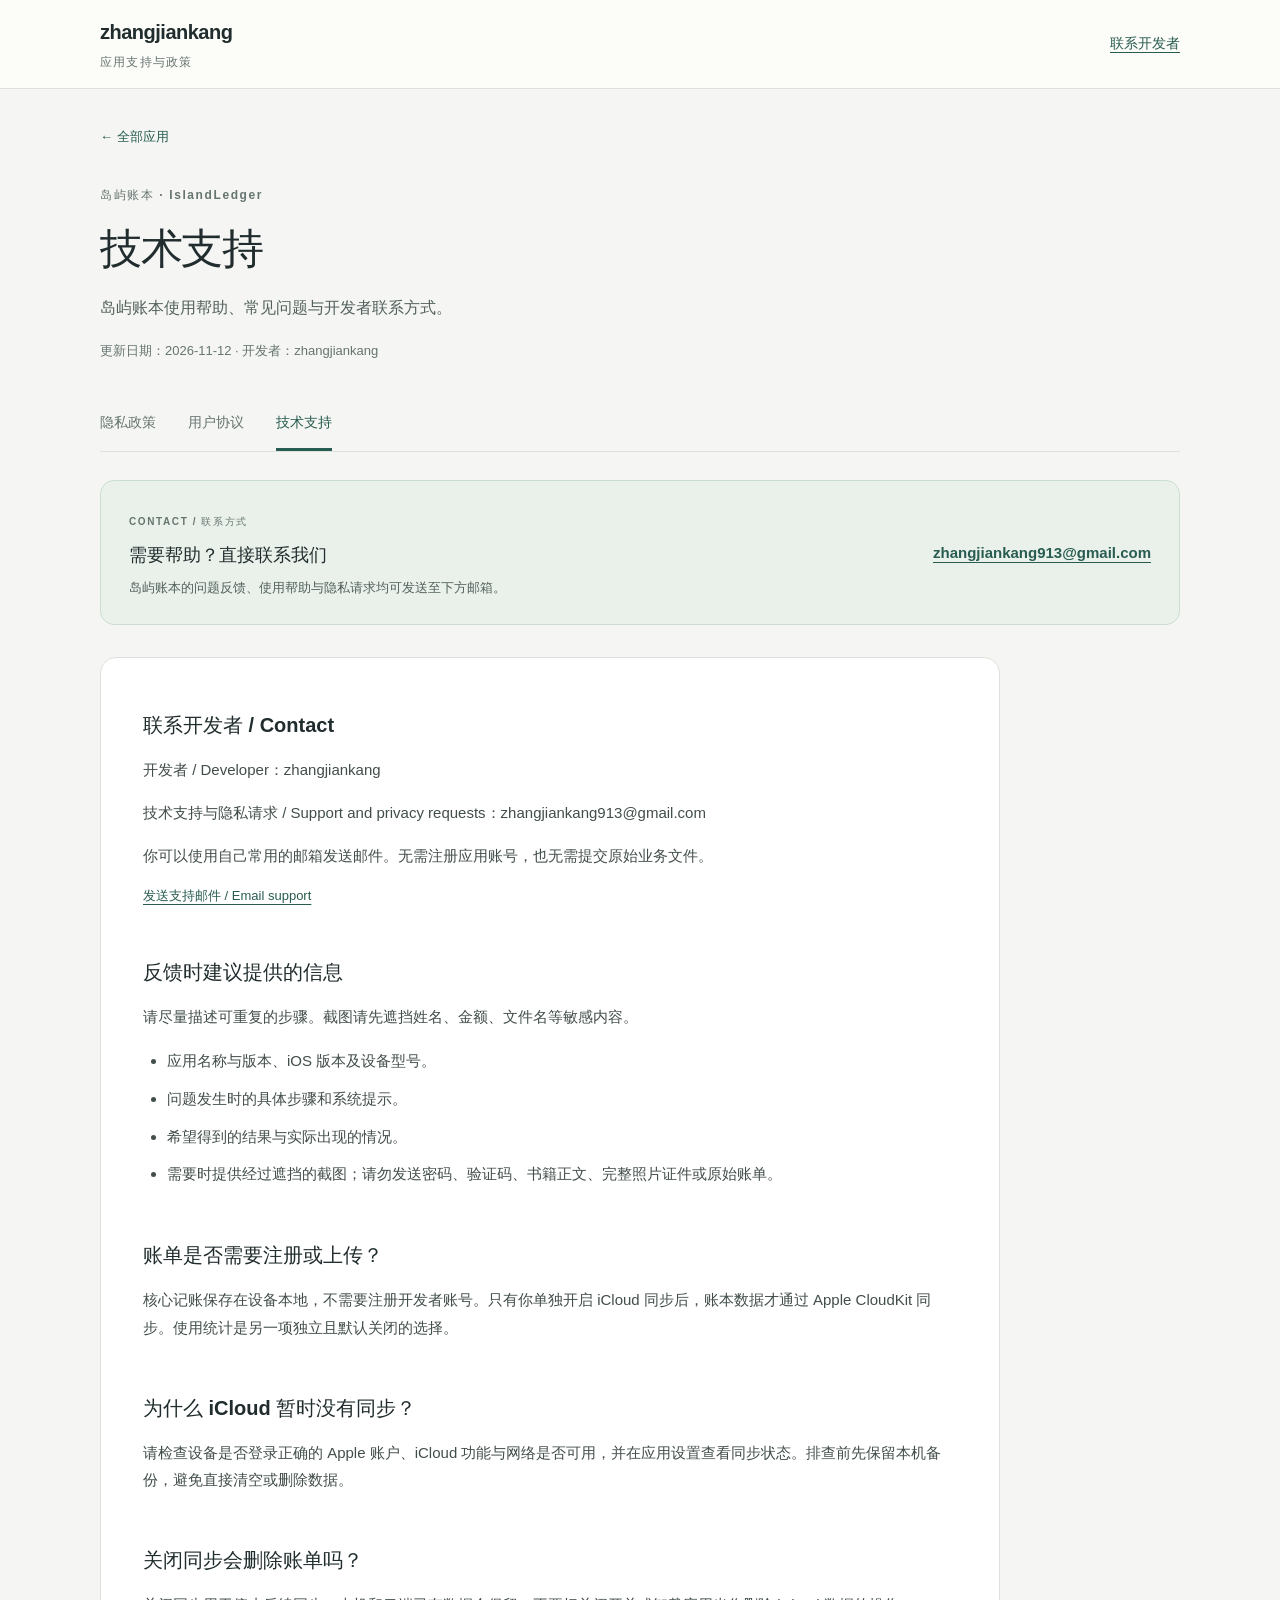
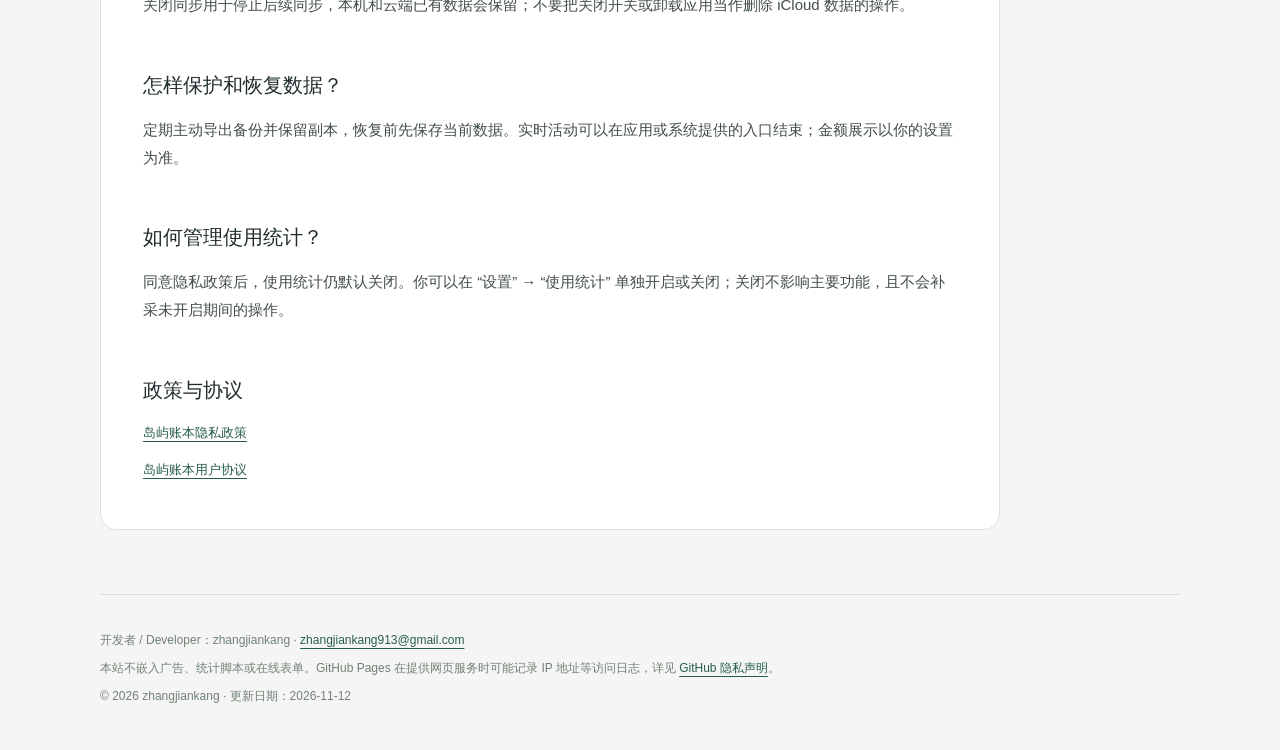
==== islandledger-support.html @ 5154da06 "新增三款 iOS 应用的隐私政策、用户协议与技术支持页面" ====
<!doctype html>
<html lang="zh-CN"><head><meta charset="utf-8"><meta name="viewport" content="width=device-width,initial-scale=1"><meta name="description" content="岛屿账本使用帮助、常见问题与开发者联系方式。"><meta name="color-scheme" content="light"><title>岛屿账本 · 技术支持 · zhangjiankang</title><link rel="canonical" href="https://zjkjk.github.io/app-support/islandledger-support.html"><link rel="stylesheet" href="style.css"></head>
<body><a class="skip" href="#main">跳到正文</a><header class="site-header"><div class="wrap header-inner"><a class="brand" href="index.html">zhangjiankang<span>应用支持与政策</span></a><a class="header-contact" href="mailto:zhangjiankang913@gmail.com">联系开发者</a></div></header>
<main id="main" class="wrap"><a class="back" href="index.html">← 全部应用</a><div class="page-heading"><span class="eyebrow">岛屿账本 · IslandLedger</span><h1>技术支持</h1><p class="lede">岛屿账本使用帮助、常见问题与开发者联系方式。</p><p class="meta">更新日期：2026-11-12 · 开发者：zhangjiankang</p></div><nav class="tabs" aria-label="应用相关页面"><a href="islandledger-privacy.html">隐私政策</a><a href="islandledger-terms.html">用户协议</a><a href="islandledger-support.html" aria-current="page">技术支持</a></nav><aside class="contact-card"><div><span class="eyebrow">CONTACT / 联系方式</span><h2>需要帮助？直接联系我们</h2><p>岛屿账本的问题反馈、使用帮助与隐私请求均可发送至下方邮箱。</p></div><a class="email" href="mailto:zhangjiankang913@gmail.com?subject=islandledger%20support">zhangjiankang913@gmail.com</a></aside><article class="document"><section id="section-1"><h2>联系开发者 / Contact</h2>
<p>开发者 / Developer：zhangjiankang</p>
<p>技术支持与隐私请求 / Support and privacy requests：zhangjiankang913@gmail.com</p>
<p>你可以使用自己常用的邮箱发送邮件。无需注册应用账号，也无需提交原始业务文件。</p>
<p class="reference"><a href="mailto:zhangjiankang913@gmail.com?subject=islandledger%20support">发送支持邮件 / Email support</a></p>
</section>
<section id="section-2"><h2>反馈时建议提供的信息</h2>
<p>请尽量描述可重复的步骤。截图请先遮挡姓名、金额、文件名等敏感内容。</p>
<ul><li>应用名称与版本、iOS 版本及设备型号。</li><li>问题发生时的具体步骤和系统提示。</li><li>希望得到的结果与实际出现的情况。</li><li>需要时提供经过遮挡的截图；请勿发送密码、验证码、书籍正文、完整照片证件或原始账单。</li></ul>
</section>
<section id="section-3"><h2>账单是否需要注册或上传？</h2>
<p>核心记账保存在设备本地，不需要注册开发者账号。只有你单独开启 iCloud 同步后，账本数据才通过 Apple CloudKit 同步。使用统计是另一项独立且默认关闭的选择。</p>
</section>
<section id="section-4"><h2>为什么 iCloud 暂时没有同步？</h2>
<p>请检查设备是否登录正确的 Apple 账户、iCloud 功能与网络是否可用，并在应用设置查看同步状态。排查前先保留本机备份，避免直接清空或删除数据。</p>
</section>
<section id="section-5"><h2>关闭同步会删除账单吗？</h2>
<p>关闭同步用于停止后续同步，本机和云端已有数据会保留；不要把关闭开关或卸载应用当作删除 iCloud 数据的操作。</p>
</section>
<section id="section-6"><h2>怎样保护和恢复数据？</h2>
<p>定期主动导出备份并保留副本，恢复前先保存当前数据。实时活动可以在应用或系统提供的入口结束；金额展示以你的设置为准。</p>
</section>
<section id="section-7"><h2>如何管理使用统计？</h2>
<p>同意隐私政策后，使用统计仍默认关闭。你可以在 “设置” → “使用统计” 单独开启或关闭；关闭不影响主要功能，且不会补采未开启期间的操作。</p>
</section>
<section id="section-8"><h2>政策与协议</h2>
<p class="reference"><a href="https://zjkjk.github.io/app-support/islandledger-privacy.html">岛屿账本隐私政策</a></p>
<p class="reference"><a href="https://zjkjk.github.io/app-support/islandledger-terms.html">岛屿账本用户协议</a></p>
</section></article></main><footer class="wrap"><p>开发者 / Developer：zhangjiankang · <a href="mailto:zhangjiankang913@gmail.com">zhangjiankang913@gmail.com</a></p><p>本站不嵌入广告、统计脚本或在线表单。GitHub Pages 在提供网页服务时可能记录 IP 地址等访问日志，详见 <a href="https://docs.github.com/en/site-policy/privacy-policies/github-general-privacy-statement">GitHub 隐私声明</a>。</p><p>© 2026 zhangjiankang · 更新日期：2026-11-12</p></footer></body></html>
---- style.css ----
:root{font-family:-apple-system,BlinkMacSystemFont,"Segoe UI","PingFang SC","Hiragino Sans GB","Microsoft YaHei",sans-serif;color:#202c2d;background:#f5f6f3;font-synthesis:none;--accent:#285c50;--line:#dce2db}*{box-sizing:border-box}body{margin:0;line-height:1.85}a{color:var(--accent);text-underline-offset:4px;overflow-wrap:anywhere}a:hover{color:#143f35}a:focus-visible{outline:3px solid #bd8b35;outline-offset:5px;border-radius:3px}.wrap{width:min(1080px,calc(100% - 48px));margin-inline:auto}.site-header{background:#fcfcf9;border-bottom:1px solid var(--line)}.header-inner{min-height:88px;display:flex;align-items:center;justify-content:space-between;gap:24px}.brand{text-decoration:none;color:#202c2d;font-size:20px;font-weight:750;letter-spacing:-.5px}.brand span{display:block;font-size:12px;font-weight:500;letter-spacing:1.2px;color:#667470}.header-contact{font-size:14px}.hero{padding:80px 0 48px}.eyebrow{font-size:12px;letter-spacing:1.6px;color:#667470;font-weight:700}.hero h1{font-size:clamp(32px,5.5vw,56px);line-height:1.25;letter-spacing:-2px;margin:20px 0 24px;font-weight:750}.lede{font-size:18px;line-height:1.9;color:#53615d;max-width:740px}.owner-line,.meta{font-size:13px;color:#667470}.owner-line{margin-top:24px}.app-grid{display:grid;grid-template-columns:repeat(3,minmax(0,1fr));gap:20px;padding-bottom:60px}.app-card{padding:30px 28px 26px;background:#fff;border:1px solid var(--line);border-radius:18px;display:flex;flex-direction:column}.app-mark{display:grid;place-items:center;width:52px;height:52px;border-radius:14px;background:#e8f1eb;color:#326957;font-size:25px;font-weight:700;margin-bottom:24px}.pdfworkbench .app-mark{background:#eeedf9;color:#6258a8}.islandledger .app-mark{background:#f3eedf;color:#8d722b}.app-card h2{margin:8px 0;font-size:25px;letter-spacing:-.5px}.app-card p{font-size:14px;color:#64706c;flex:1;margin-top:8px}.app-card nav{display:flex;flex-wrap:wrap;gap:10px 18px;margin-top:24px;border-top:1px solid #e6eae4;padding-top:18px;font-size:13px}.help-note{padding:30px 36px;background:#e9eee8;border-radius:16px;margin-bottom:72px}.help-note h2{font-size:20px;margin:0 0 8px}.help-note p{font-size:14px;color:#53615d}.back{display:inline-block;margin-top:36px;font-size:13px;text-decoration:none}.page-heading{padding:28px 0 22px}.page-heading h1{font-size:42px;line-height:1.3;letter-spacing:-1.5px;margin:14px 0}.page-heading .lede{font-size:16px}.tabs{display:flex;gap:32px;border-bottom:1px solid var(--line);margin-bottom:28px;flex-wrap:wrap}.tabs a{display:inline-block;padding:12px 0;color:#667470;text-decoration:none;font-size:14px}.tabs a[aria-current=page]{color:var(--accent);font-weight:700;border-bottom:3px solid var(--accent)}.contact-card{padding:24px 28px;border:1px solid #cbdcd1;border-radius:14px;background:#eaf1eb;display:flex;align-items:center;justify-content:space-between;gap:24px;margin-bottom:32px}.contact-card h2{font-size:18px;margin:4px 0}.contact-card p{font-size:13px;margin:0;color:#53615d}.contact-card .eyebrow{font-size:10px}.email{font-size:15px;font-weight:650}.document{background:white;border:1px solid var(--line);border-radius:16px;padding:16px 42px 34px;margin-bottom:64px;max-width:900px}.document section{padding-top:20px}.document h2{font-size:20px;line-height:1.5;margin:16px 0}.document p,.document li{font-size:15px;color:#424e4a;overflow-wrap:anywhere}.document ul{padding-left:24px}.document li{margin-bottom:10px}.reference{font-size:13px!important}footer{padding:28px 0 36px;border-top:1px solid var(--line);color:#718078;font-size:12px}footer p{margin:6px 0;max-width:900px}.skip{position:absolute;left:16px;top:-100px;background:white;padding:10px 16px;z-index:10}.skip:focus{top:12px}@media(max-width:760px){.wrap{width:calc(100% - 36px)}.header-inner{min-height:80px}.brand{font-size:18px}.brand span{font-size:11px}.header-contact{font-size:12px}.hero{padding:48px 0 32px}.hero h1{letter-spacing:-1px}.lede{font-size:16px}.app-grid{grid-template-columns:1fr;gap:16px;padding-bottom:36px}.app-card{padding:24px}.app-card p{max-width:42em}.app-mark{margin-bottom:16px}.help-note{padding:24px;margin-bottom:44px}.page-heading h1{font-size:34px}.contact-card{display:block;padding:22px}.contact-card .email{display:inline-block;margin-top:14px}.document{padding:8px 22px 28px;margin-bottom:40px}.document h2{font-size:19px}.document p,.document li{font-size:15px}.tabs{gap:26px}.back{margin-top:24px}}@media print{.site-header,.tabs,.back,.app-card nav{display:none}.wrap{width:100%}.document{border:0;padding:0;max-width:none}.contact-card{background:none}.document section{break-inside:avoid}body{background:white}}
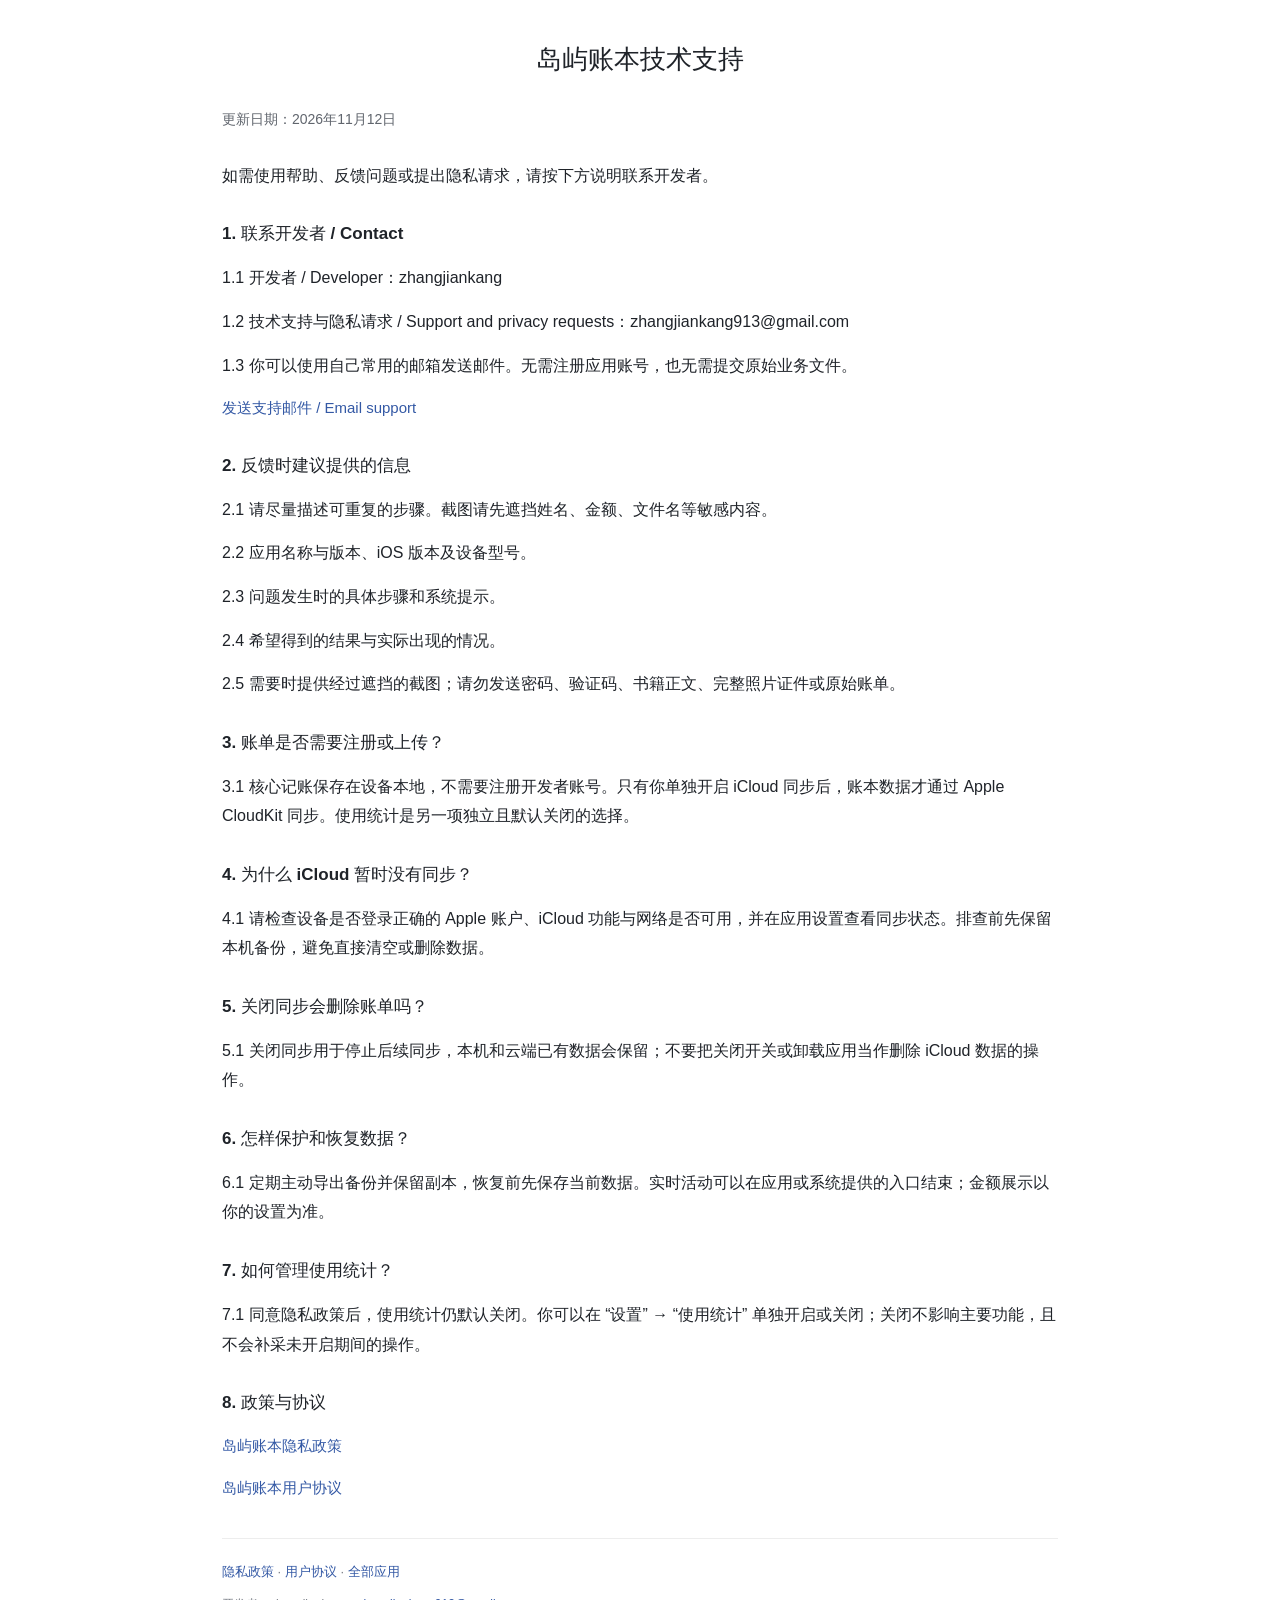
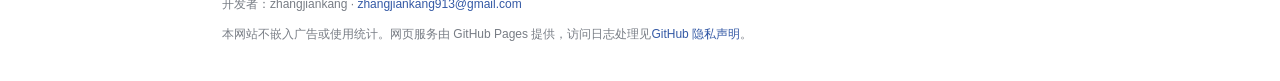
==== commit 0cc43afb: "将三款应用协议改为简洁正文排版" ====
--- a/islandledger-support.html
+++ b/islandledger-support.html
@@ -1,32 +1,27 @@
 <!doctype html>
-<html lang="zh-CN"><head><meta charset="utf-8"><meta name="viewport" content="width=device-width,initial-scale=1"><meta name="description" content="岛屿账本使用帮助、常见问题与开发者联系方式。"><meta name="color-scheme" content="light"><title>岛屿账本 · 技术支持 · zhangjiankang</title><link rel="canonical" href="https://zjkjk.github.io/app-support/islandledger-support.html"><link rel="stylesheet" href="style.css"></head>
-<body><a class="skip" href="#main">跳到正文</a><header class="site-header"><div class="wrap header-inner"><a class="brand" href="index.html">zhangjiankang<span>应用支持与政策</span></a><a class="header-contact" href="mailto:zhangjiankang913@gmail.com">联系开发者</a></div></header>
-<main id="main" class="wrap"><a class="back" href="index.html">← 全部应用</a><div class="page-heading"><span class="eyebrow">岛屿账本 · IslandLedger</span><h1>技术支持</h1><p class="lede">岛屿账本使用帮助、常见问题与开发者联系方式。</p><p class="meta">更新日期：2026-11-12 · 开发者：zhangjiankang</p></div><nav class="tabs" aria-label="应用相关页面"><a href="islandledger-privacy.html">隐私政策</a><a href="islandledger-terms.html">用户协议</a><a href="islandledger-support.html" aria-current="page">技术支持</a></nav><aside class="contact-card"><div><span class="eyebrow">CONTACT / 联系方式</span><h2>需要帮助？直接联系我们</h2><p>岛屿账本的问题反馈、使用帮助与隐私请求均可发送至下方邮箱。</p></div><a class="email" href="mailto:zhangjiankang913@gmail.com?subject=islandledger%20support">zhangjiankang913@gmail.com</a></aside><article class="document"><section id="section-1"><h2>联系开发者 / Contact</h2>
-<p>开发者 / Developer：zhangjiankang</p>
-<p>技术支持与隐私请求 / Support and privacy requests：zhangjiankang913@gmail.com</p>
-<p>你可以使用自己常用的邮箱发送邮件。无需注册应用账号，也无需提交原始业务文件。</p>
-<p class="reference"><a href="mailto:zhangjiankang913@gmail.com?subject=islandledger%20support">发送支持邮件 / Email support</a></p>
-</section>
-<section id="section-2"><h2>反馈时建议提供的信息</h2>
-<p>请尽量描述可重复的步骤。截图请先遮挡姓名、金额、文件名等敏感内容。</p>
-<ul><li>应用名称与版本、iOS 版本及设备型号。</li><li>问题发生时的具体步骤和系统提示。</li><li>希望得到的结果与实际出现的情况。</li><li>需要时提供经过遮挡的截图；请勿发送密码、验证码、书籍正文、完整照片证件或原始账单。</li></ul>
-</section>
-<section id="section-3"><h2>账单是否需要注册或上传？</h2>
-<p>核心记账保存在设备本地，不需要注册开发者账号。只有你单独开启 iCloud 同步后，账本数据才通过 Apple CloudKit 同步。使用统计是另一项独立且默认关闭的选择。</p>
-</section>
-<section id="section-4"><h2>为什么 iCloud 暂时没有同步？</h2>
-<p>请检查设备是否登录正确的 Apple 账户、iCloud 功能与网络是否可用，并在应用设置查看同步状态。排查前先保留本机备份，避免直接清空或删除数据。</p>
-</section>
-<section id="section-5"><h2>关闭同步会删除账单吗？</h2>
-<p>关闭同步用于停止后续同步，本机和云端已有数据会保留；不要把关闭开关或卸载应用当作删除 iCloud 数据的操作。</p>
-</section>
-<section id="section-6"><h2>怎样保护和恢复数据？</h2>
-<p>定期主动导出备份并保留副本，恢复前先保存当前数据。实时活动可以在应用或系统提供的入口结束；金额展示以你的设置为准。</p>
-</section>
-<section id="section-7"><h2>如何管理使用统计？</h2>
-<p>同意隐私政策后，使用统计仍默认关闭。你可以在 “设置” → “使用统计” 单独开启或关闭；关闭不影响主要功能，且不会补采未开启期间的操作。</p>
-</section>
-<section id="section-8"><h2>政策与协议</h2>
-<p class="reference"><a href="https://zjkjk.github.io/app-support/islandledger-privacy.html">岛屿账本隐私政策</a></p>
-<p class="reference"><a href="https://zjkjk.github.io/app-support/islandledger-terms.html">岛屿账本用户协议</a></p>
-</section></article></main><footer class="wrap"><p>开发者 / Developer：zhangjiankang · <a href="mailto:zhangjiankang913@gmail.com">zhangjiankang913@gmail.com</a></p><p>本站不嵌入广告、统计脚本或在线表单。GitHub Pages 在提供网页服务时可能记录 IP 地址等访问日志，详见 <a href="https://docs.github.com/en/site-policy/privacy-policies/github-general-privacy-statement">GitHub 隐私声明</a>。</p><p>© 2026 zhangjiankang · 更新日期：2026-11-12</p></footer></body></html>+<html lang="zh-CN"><head><meta charset="utf-8"><meta name="viewport" content="width=device-width,initial-scale=1"><meta name="description" content="岛屿账本使用帮助、常见问题与开发者联系方式。"><title>岛屿账本技术支持</title><link rel="canonical" href="https://zjkjk.github.io/app-support/islandledger-support.html"><link rel="stylesheet" href="style.css"></head>
+<body class="legal-page"><a class="skip" href="#main">跳到正文</a><main id="main" class="legal-document"><h1>岛屿账本技术支持</h1><div class="legal-meta"><p>更新日期：2026年11月12日</p></div><p class="legal-introduction">如需使用帮助、反馈问题或提出隐私请求，请按下方说明联系开发者。</p><article><section id="section-1"><h2>1. 联系开发者 / Contact</h2>
+<p><span class="clause-number">1.1</span> 开发者 / Developer：zhangjiankang</p>
+<p><span class="clause-number">1.2</span> 技术支持与隐私请求 / Support and privacy requests：zhangjiankang913@gmail.com</p>
+<p><span class="clause-number">1.3</span> 你可以使用自己常用的邮箱发送邮件。无需注册应用账号，也无需提交原始业务文件。</p>
+<p class="legal-reference"><a href="mailto:zhangjiankang913@gmail.com?subject=islandledger%20support">发送支持邮件 / Email support</a></p>
+</section><section id="section-2"><h2>2. 反馈时建议提供的信息</h2>
+<p><span class="clause-number">2.1</span> 请尽量描述可重复的步骤。截图请先遮挡姓名、金额、文件名等敏感内容。</p>
+<p><span class="clause-number">2.2</span> 应用名称与版本、iOS 版本及设备型号。</p>
+<p><span class="clause-number">2.3</span> 问题发生时的具体步骤和系统提示。</p>
+<p><span class="clause-number">2.4</span> 希望得到的结果与实际出现的情况。</p>
+<p><span class="clause-number">2.5</span> 需要时提供经过遮挡的截图；请勿发送密码、验证码、书籍正文、完整照片证件或原始账单。</p>
+</section><section id="section-3"><h2>3. 账单是否需要注册或上传？</h2>
+<p><span class="clause-number">3.1</span> 核心记账保存在设备本地，不需要注册开发者账号。只有你单独开启 iCloud 同步后，账本数据才通过 Apple CloudKit 同步。使用统计是另一项独立且默认关闭的选择。</p>
+</section><section id="section-4"><h2>4. 为什么 iCloud 暂时没有同步？</h2>
+<p><span class="clause-number">4.1</span> 请检查设备是否登录正确的 Apple 账户、iCloud 功能与网络是否可用，并在应用设置查看同步状态。排查前先保留本机备份，避免直接清空或删除数据。</p>
+</section><section id="section-5"><h2>5. 关闭同步会删除账单吗？</h2>
+<p><span class="clause-number">5.1</span> 关闭同步用于停止后续同步，本机和云端已有数据会保留；不要把关闭开关或卸载应用当作删除 iCloud 数据的操作。</p>
+</section><section id="section-6"><h2>6. 怎样保护和恢复数据？</h2>
+<p><span class="clause-number">6.1</span> 定期主动导出备份并保留副本，恢复前先保存当前数据。实时活动可以在应用或系统提供的入口结束；金额展示以你的设置为准。</p>
+</section><section id="section-7"><h2>7. 如何管理使用统计？</h2>
+<p><span class="clause-number">7.1</span> 同意隐私政策后，使用统计仍默认关闭。你可以在 “设置” → “使用统计” 单独开启或关闭；关闭不影响主要功能，且不会补采未开启期间的操作。</p>
+</section><section id="section-8"><h2>8. 政策与协议</h2>
+<p class="legal-reference"><a href="https://zjkjk.github.io/app-support/islandledger-privacy.html">岛屿账本隐私政策</a></p>
+<p class="legal-reference"><a href="https://zjkjk.github.io/app-support/islandledger-terms.html">岛屿账本用户协议</a></p>
+</section></article><footer class="legal-footer"><nav aria-label="相关页面"><a href="islandledger-privacy.html">隐私政策</a> · <a href="islandledger-terms.html">用户协议</a> · <a href="index.html">全部应用</a></nav><p>开发者：zhangjiankang · <a href="mailto:zhangjiankang913@gmail.com">zhangjiankang913@gmail.com</a></p><p>本网站不嵌入广告或使用统计。网页服务由 GitHub Pages 提供，访问日志处理见<a href="https://docs.github.com/en/site-policy/privacy-policies/github-general-privacy-statement">GitHub 隐私声明</a>。</p></footer></main></body></html>
--- a/style.css
+++ b/style.css
@@ -1 +1,23 @@
 :root{font-family:-apple-system,BlinkMacSystemFont,"Segoe UI","PingFang SC","Hiragino Sans GB","Microsoft YaHei",sans-serif;color:#202c2d;background:#f5f6f3;font-synthesis:none;--accent:#285c50;--line:#dce2db}*{box-sizing:border-box}body{margin:0;line-height:1.85}a{color:var(--accent);text-underline-offset:4px;overflow-wrap:anywhere}a:hover{color:#143f35}a:focus-visible{outline:3px solid #bd8b35;outline-offset:5px;border-radius:3px}.wrap{width:min(1080px,calc(100% - 48px));margin-inline:auto}.site-header{background:#fcfcf9;border-bottom:1px solid var(--line)}.header-inner{min-height:88px;display:flex;align-items:center;justify-content:space-between;gap:24px}.brand{text-decoration:none;color:#202c2d;font-size:20px;font-weight:750;letter-spacing:-.5px}.brand span{display:block;font-size:12px;font-weight:500;letter-spacing:1.2px;color:#667470}.header-contact{font-size:14px}.hero{padding:80px 0 48px}.eyebrow{font-size:12px;letter-spacing:1.6px;color:#667470;font-weight:700}.hero h1{font-size:clamp(32px,5.5vw,56px);line-height:1.25;letter-spacing:-2px;margin:20px 0 24px;font-weight:750}.lede{font-size:18px;line-height:1.9;color:#53615d;max-width:740px}.owner-line,.meta{font-size:13px;color:#667470}.owner-line{margin-top:24px}.app-grid{display:grid;grid-template-columns:repeat(3,minmax(0,1fr));gap:20px;padding-bottom:60px}.app-card{padding:30px 28px 26px;background:#fff;border:1px solid var(--line);border-radius:18px;display:flex;flex-direction:column}.app-mark{display:grid;place-items:center;width:52px;height:52px;border-radius:14px;background:#e8f1eb;color:#326957;font-size:25px;font-weight:700;margin-bottom:24px}.pdfworkbench .app-mark{background:#eeedf9;color:#6258a8}.islandledger .app-mark{background:#f3eedf;color:#8d722b}.app-card h2{margin:8px 0;font-size:25px;letter-spacing:-.5px}.app-card p{font-size:14px;color:#64706c;flex:1;margin-top:8px}.app-card nav{display:flex;flex-wrap:wrap;gap:10px 18px;margin-top:24px;border-top:1px solid #e6eae4;padding-top:18px;font-size:13px}.help-note{padding:30px 36px;background:#e9eee8;border-radius:16px;margin-bottom:72px}.help-note h2{font-size:20px;margin:0 0 8px}.help-note p{font-size:14px;color:#53615d}.back{display:inline-block;margin-top:36px;font-size:13px;text-decoration:none}.page-heading{padding:28px 0 22px}.page-heading h1{font-size:42px;line-height:1.3;letter-spacing:-1.5px;margin:14px 0}.page-heading .lede{font-size:16px}.tabs{display:flex;gap:32px;border-bottom:1px solid var(--line);margin-bottom:28px;flex-wrap:wrap}.tabs a{display:inline-block;padding:12px 0;color:#667470;text-decoration:none;font-size:14px}.tabs a[aria-current=page]{color:var(--accent);font-weight:700;border-bottom:3px solid var(--accent)}.contact-card{padding:24px 28px;border:1px solid #cbdcd1;border-radius:14px;background:#eaf1eb;display:flex;align-items:center;justify-content:space-between;gap:24px;margin-bottom:32px}.contact-card h2{font-size:18px;margin:4px 0}.contact-card p{font-size:13px;margin:0;color:#53615d}.contact-card .eyebrow{font-size:10px}.email{font-size:15px;font-weight:650}.document{background:white;border:1px solid var(--line);border-radius:16px;padding:16px 42px 34px;margin-bottom:64px;max-width:900px}.document section{padding-top:20px}.document h2{font-size:20px;line-height:1.5;margin:16px 0}.document p,.document li{font-size:15px;color:#424e4a;overflow-wrap:anywhere}.document ul{padding-left:24px}.document li{margin-bottom:10px}.reference{font-size:13px!important}footer{padding:28px 0 36px;border-top:1px solid var(--line);color:#718078;font-size:12px}footer p{margin:6px 0;max-width:900px}.skip{position:absolute;left:16px;top:-100px;background:white;padding:10px 16px;z-index:10}.skip:focus{top:12px}@media(max-width:760px){.wrap{width:calc(100% - 36px)}.header-inner{min-height:80px}.brand{font-size:18px}.brand span{font-size:11px}.header-contact{font-size:12px}.hero{padding:48px 0 32px}.hero h1{letter-spacing:-1px}.lede{font-size:16px}.app-grid{grid-template-columns:1fr;gap:16px;padding-bottom:36px}.app-card{padding:24px}.app-card p{max-width:42em}.app-mark{margin-bottom:16px}.help-note{padding:24px;margin-bottom:44px}.page-heading h1{font-size:34px}.contact-card{display:block;padding:22px}.contact-card .email{display:inline-block;margin-top:14px}.document{padding:8px 22px 28px;margin-bottom:40px}.document h2{font-size:19px}.document p,.document li{font-size:15px}.tabs{gap:26px}.back{margin-top:24px}}@media print{.site-header,.tabs,.back,.app-card nav{display:none}.wrap{width:100%}.document{border:0;padding:0;max-width:none}.contact-card{background:none}.document section{break-inside:avoid}body{background:white}}
+.terms-notice{max-width:900px;background:#fff6e6;border:1px solid #e0c48a;border-left:5px solid #a57621;border-radius:14px;padding:20px 28px;margin-bottom:28px}.terms-notice h2{font-size:20px;line-height:1.5;margin:4px 0 12px;color:#664817}.terms-notice .meta{margin:0;color:#715b33}.terms-notice ul{padding-left:22px;margin:0}.terms-notice li{font-size:15px;margin:10px 0;color:#514735;overflow-wrap:anywhere}@media(max-width:760px){.terms-notice{padding:18px 20px}.terms-notice h2{font-size:19px}}@media print{.terms-notice{background:none;break-inside:avoid}}
+
+/* Policy documents use a plain reading layout, without the support site's cards. */
+.legal-page{background:#fff;color:#1f2329;font-family:-apple-system,BlinkMacSystemFont,"PingFang SC","Microsoft YaHei",sans-serif;line-height:1.85}
+.legal-document{max-width:900px;margin:0 auto;padding:40px 32px 28px;font-size:16px;overflow-wrap:anywhere}
+.legal-document h1{text-align:center;font-size:26px;line-height:1.5;margin:0 0 28px;font-weight:700;letter-spacing:0}
+.legal-meta{font-size:14px;color:#60656d;margin-bottom:28px}
+.legal-meta p{margin:3px 0}
+.legal-introduction{margin:0 0 30px}
+.legal-document section{margin:0 0 30px;scroll-margin-top:24px}
+.legal-document h2{font-size:17px;line-height:1.7;margin:0 0 14px;font-weight:700}
+.legal-document section p{margin:0 0 14px;text-align:left}
+.legal-document strong{font-weight:650;color:#17191d}
+.legal-document a{color:#3459a5;text-decoration:none}
+.legal-document a:hover{text-decoration:underline}
+.clause-number{font-variant-numeric:tabular-nums}
+.legal-reference{font-size:15px}
+.legal-footer{width:100%;max-width:none;border-top:1px solid #ededed;margin-top:36px;padding:20px 0 0;color:#787d85;font-size:12px}
+.legal-footer p{max-width:none;margin:8px 0}
+.legal-footer nav{font-size:13px;line-height:2}
+@media(max-width:600px){.legal-document{padding:28px 20px 24px;font-size:15px;line-height:1.85}.legal-document h1{font-size:22px;margin-bottom:24px}.legal-document h2{font-size:16px}.legal-meta{font-size:13px;margin-bottom:24px}.legal-document section{margin-bottom:26px}.legal-document section p{margin-bottom:12px}.legal-introduction{margin-bottom:26px}.legal-reference{font-size:14px}}
+@media print{.legal-document{max-width:none;padding:0;font-size:11pt}.legal-document section{break-inside:auto}.legal-document h2{break-after:avoid}.legal-footer nav{display:none}}
